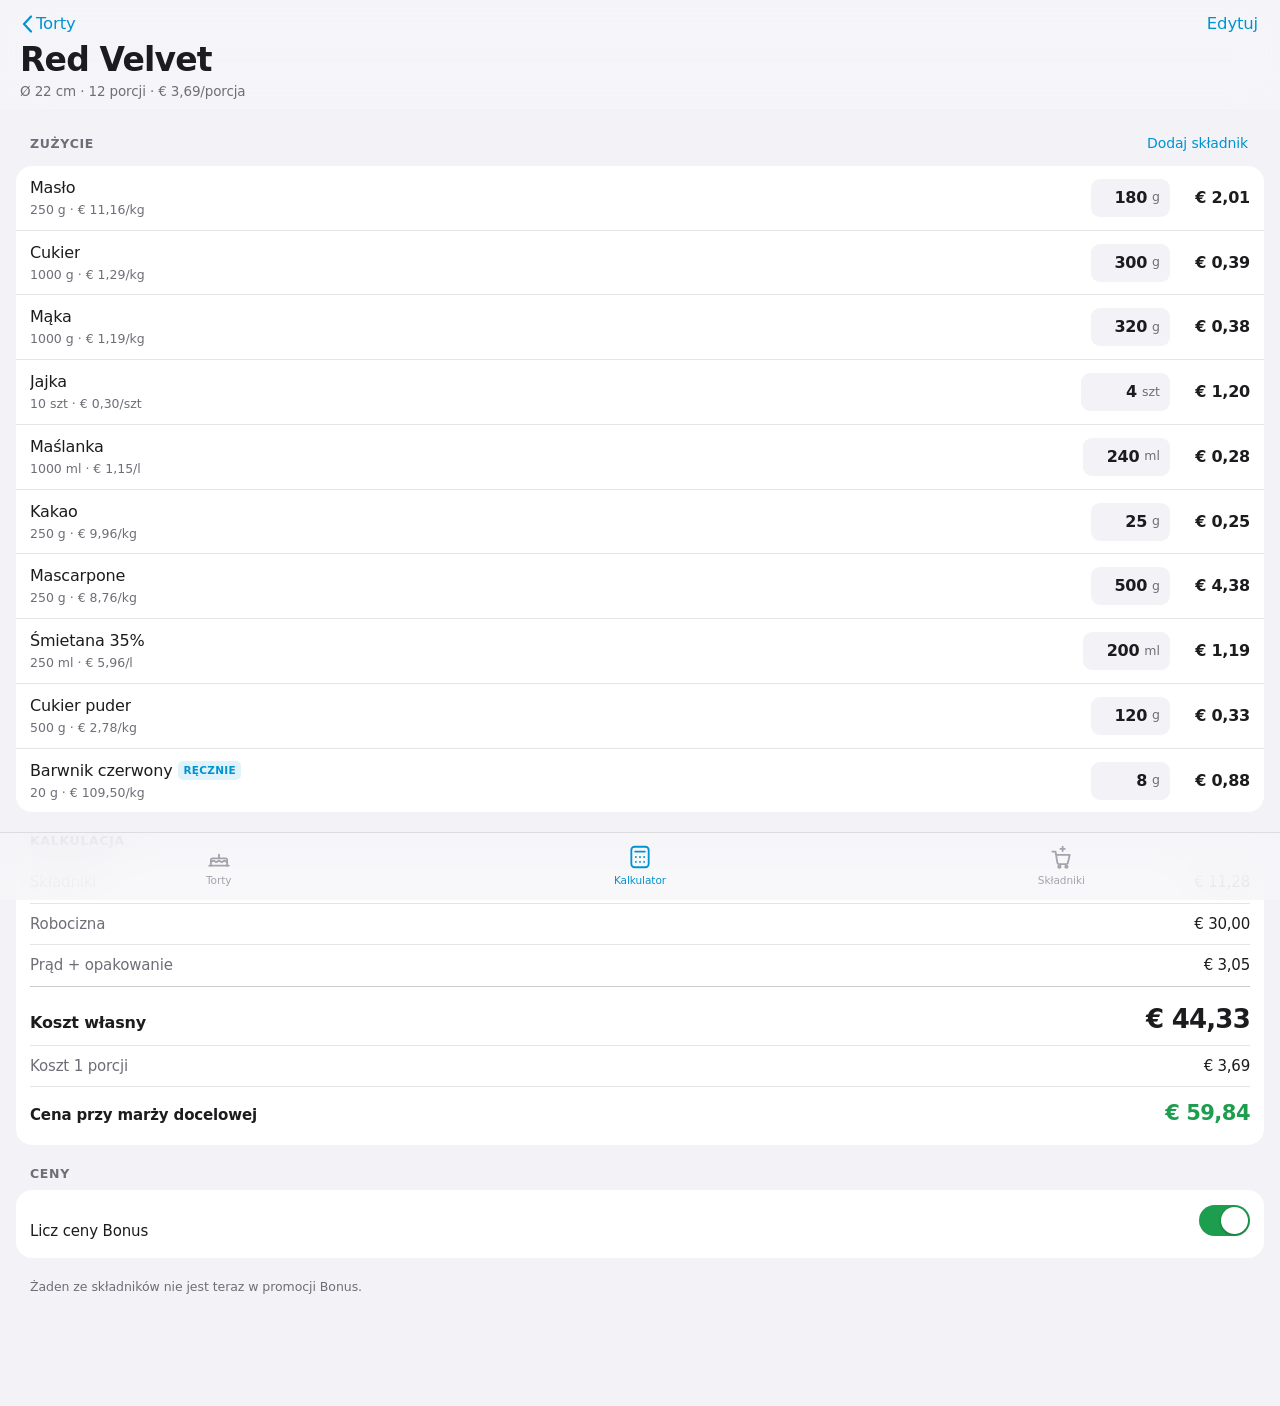
==== docs/index.html @ bccb81da "Aplikacja PWA: trzy ekrany, offline, ikony - IndexedDB na receptury, stawke i marze. Repo jest publi" ====
<!doctype html>
<html lang="pl">
<head>
<meta charset="utf-8">
<meta name="viewport" content="width=device-width,initial-scale=1,viewport-fit=cover,maximum-scale=1">
<title>Tortownik</title>
<meta name="description" content="Koszt tortu z aktualnych cen Albert Heijn.">
<meta name="theme-color" content="#F2F2F7" media="(prefers-color-scheme: light)">
<meta name="theme-color" content="#000000" media="(prefers-color-scheme: dark)">

<!-- iOS nadal wymaga tych meta do pelnego ekranu po dodaniu do ekranu domowego -->
<meta name="apple-mobile-web-app-capable" content="yes">
<meta name="apple-mobile-web-app-status-bar-style" content="default">
<meta name="apple-mobile-web-app-title" content="Tortownik">
<link rel="apple-touch-icon" href="./icons/icon-180.png">

<link rel="manifest" href="./manifest.webmanifest">
<link rel="icon" href="./icons/icon-192.png" sizes="192x192">
<link rel="stylesheet" href="./app.css">
</head>
<body>

<!-- ───────── paski nawigacyjne ───────── -->
<header class="nav" data-nav="kalk">
  <div class="eyebrow">
    <button class="navbtn" data-act="back-to-cakes" type="button">
      <svg width="11" height="18" viewBox="0 0 11 18" fill="none" stroke="currentColor" stroke-width="2.2" stroke-linecap="round" stroke-linejoin="round"><path d="M9 1.5 2 9l7 7.5"/></svg>Torty
    </button>
    <button class="navbtn" data-act="edit-recipe" type="button">Edytuj</button>
  </div>
  <h1 data-bind="cake-name">—</h1>
  <p class="sub" data-bind="cake-sub"></p>
</header>

<header class="nav" data-nav="skl" hidden>
  <div class="eyebrow">
    <span></span>
    <button class="navbtn" data-act="help-ingredients" type="button">Skąd ceny?</button>
  </div>
  <h1>Składniki</h1>
  <p class="sub" data-bind="skl-sub"></p>
</header>

<header class="nav" data-nav="torty" hidden>
  <div class="eyebrow">
    <button class="navbtn" data-act="settings" type="button">Ustawienia</button>
    <button class="navbtn" data-act="new-recipe" type="button">Nowy tort</button>
  </div>
  <h1>Torty</h1>
  <p class="sub" data-bind="torty-sub"></p>
</header>

<main>
  <!-- ───────── KALKULATOR ───────── -->
  <section class="screen" data-screen="kalk">
    <div class="ghead">
      <span>Zużycie</span>
      <button class="act navbtn" data-act="add-line" type="button" style="font-size:14px">Dodaj składnik</button>
    </div>
    <div class="group" data-bind="lines"></div>

    <div class="ghead">Kalkulacja</div>
    <div class="group pad" data-bind="summary"></div>

    <div class="ghead">Ceny</div>
    <div class="group pad">
      <div class="sline" style="padding:11px 0">
        <span class="k" style="color:var(--label)">Licz ceny Bonus</span>
        <button class="toggle" data-act="toggle-bonus" type="button" aria-pressed="true" aria-label="Licz ceny Bonus"></button>
      </div>
    </div>
    <p class="hint" data-bind="bonus-hint"></p>
    <p class="hint warn" data-bind="kalk-warn" hidden></p>
  </section>

  <!-- ───────── SKŁADNIKI ───────── -->
  <section class="screen" data-screen="skl" hidden>
    <div class="sync">
      <span class="dot" data-bind="sync-dot"></span>
      <div class="main">
        <div class="t" data-bind="sync-title">—</div>
        <div class="s" data-bind="sync-sub"></div>
      </div>
    </div>
    <div data-bind="ingredients"></div>
    <p class="hint">Dotknij składnika, żeby wpisać cenę ręcznie. Ręczna cena wygrywa z synchronizacją i nie zostanie nadpisana.</p>
  </section>

  <!-- ───────── TORTY ───────── -->
  <section class="screen" data-screen="torty" hidden>
    <div data-bind="cakes"></div>
  </section>
</main>

<!-- ───────── pasek zakładek ───────── -->
<nav class="tabbar" aria-label="Nawigacja">
  <button type="button" data-go="torty" aria-pressed="false">
    <svg viewBox="0 0 24 24" fill="none" stroke="currentColor" stroke-width="1.7" stroke-linecap="round" stroke-linejoin="round"><path d="M3 20h18"/><path d="M4.5 20v-5.2c0-.9.7-1.6 1.6-1.6h11.8c.9 0 1.6.7 1.6 1.6V20"/><path d="M4.5 16.6c1.2 0 1.2-1.1 2.5-1.1s1.2 1.1 2.5 1.1 1.2-1.1 2.5-1.1 1.2 1.1 2.5 1.1 1.2-1.1 2.5-1.1 1.2 1.1 2.5 1.1"/><path d="M12 13V9.8"/></svg>
    <span>Torty</span>
  </button>
  <button type="button" data-go="kalk" aria-pressed="true">
    <svg viewBox="0 0 24 24" fill="none" stroke="currentColor" stroke-width="1.7" stroke-linecap="round" stroke-linejoin="round"><rect x="4" y="2.5" width="16" height="19" rx="3"/><path d="M7.5 7h9"/><circle cx="8.2" cy="12" r=".9" fill="currentColor" stroke="none"/><circle cx="12" cy="12" r=".9" fill="currentColor" stroke="none"/><circle cx="15.8" cy="12" r=".9" fill="currentColor" stroke="none"/><circle cx="8.2" cy="16.5" r=".9" fill="currentColor" stroke="none"/><circle cx="12" cy="16.5" r=".9" fill="currentColor" stroke="none"/><circle cx="15.8" cy="16.5" r=".9" fill="currentColor" stroke="none"/></svg>
    <span>Kalkulator</span>
  </button>
  <button type="button" data-go="skl" aria-pressed="false">
    <svg viewBox="0 0 24 24" fill="none" stroke="currentColor" stroke-width="1.7" stroke-linecap="round" stroke-linejoin="round"><path d="M4 7h3l1.6 10.2a1.6 1.6 0 0 0 1.6 1.4h6.6a1.6 1.6 0 0 0 1.6-1.3L20 10H7.3"/><circle cx="10.5" cy="21" r="1.1"/><circle cx="17" cy="21" r="1.1"/><path d="M13.5 2.5v4"/><path d="M11.5 4.5h4"/></svg>
    <span>Składniki</span>
  </button>
</nav>

<!-- ───────── arkusz: edycja tortu ───────── -->
<div class="sheet" data-sheet="recipe" hidden role="dialog" aria-modal="true" aria-label="Tort">
  <button class="scrim" data-act="close-sheet" type="button" aria-label="Zamknij"></button>
  <div class="panel">
    <div class="grab"></div>
    <div class="shead">
      <button class="navbtn" data-act="close-sheet" type="button">Anuluj</button>
      <h2 data-bind="recipe-sheet-title">Tort</h2>
      <button class="navbtn" data-act="save-recipe" type="button" style="font-weight:600">Gotowe</button>
    </div>
    <div class="group">
      <div class="field"><label for="r-name">Nazwa</label>
        <div class="fin"><input id="r-name" class="wide" type="text" autocomplete="off" placeholder="np. Red Velvet"></div></div>
      <div class="field"><label for="r-diameter">Średnica</label>
        <div class="fin"><input id="r-diameter" type="text" inputmode="decimal"><span class="unit">cm</span></div></div>
      <div class="field"><label for="r-slices">Porcje</label>
        <div class="fin"><input id="r-slices" type="text" inputmode="numeric"><span class="unit">szt</span></div></div>
      <div class="field"><label for="r-hours">Czas pracy</label>
        <div class="fin"><input id="r-hours" type="text" inputmode="decimal"><span class="unit">godz</span></div></div>
      <div class="field"><label for="r-overhead">Prąd + opakowanie</label>
        <div class="fin"><input id="r-overhead" type="text" inputmode="decimal"><span class="unit">€</span></div></div>
      <div class="field"><label for="r-price">Cena sprzedaży</label>
        <div class="fin"><input id="r-price" type="text" inputmode="decimal" placeholder="auto"><span class="unit">€</span></div></div>
    </div>
    <p class="hint">Cena sprzedaży puste = licz z marży z Ustawień. Wpisana ręcznie = aplikacja pokaże realną marżę i ostrzeże, gdy spadnie poniżej progu.</p>

    <div class="ghead">Przeskaluj na inną średnicę</div>
    <div class="group">
      <div class="field"><label for="r-scale">Nowa średnica</label>
        <div class="fin"><input id="r-scale" type="text" inputmode="decimal" placeholder="24"><span class="unit">cm</span></div></div>
    </div>
    <button class="bigbtn secondary" data-act="scale-recipe" type="button">Przelicz gramatury</button>
    <p class="hint">Liczy się powierzchnia blatu, nie średnica — Ø22 → Ø24 to ×1,19.</p>

    <button class="bigbtn destructive" data-act="delete-recipe" type="button">Usuń tort</button>
  </div>
</div>

<!-- ───────── arkusz: dodaj składnik do receptury ───────── -->
<div class="sheet" data-sheet="addLine" hidden role="dialog" aria-modal="true" aria-label="Dodaj składnik">
  <button class="scrim" data-act="close-sheet" type="button" aria-label="Zamknij"></button>
  <div class="panel">
    <div class="grab"></div>
    <div class="shead">
      <button class="navbtn" data-act="close-sheet" type="button">Anuluj</button>
      <h2>Dodaj składnik</h2>
      <span style="width:52px"></span>
    </div>
    <div class="group" data-bind="addline-list"></div>
  </div>
</div>

<!-- ───────── arkusz: ręczna cena składnika ───────── -->
<div class="sheet" data-sheet="price" hidden role="dialog" aria-modal="true" aria-label="Cena składnika">
  <button class="scrim" data-act="close-sheet" type="button" aria-label="Zamknij"></button>
  <div class="panel">
    <div class="grab"></div>
    <div class="shead">
      <button class="navbtn" data-act="close-sheet" type="button">Anuluj</button>
      <h2 data-bind="price-sheet-title">Cena</h2>
      <button class="navbtn" data-act="save-price" type="button" style="font-weight:600">Gotowe</button>
    </div>
    <div class="group">
      <div class="field"><label for="p-price">Cena opakowania</label>
        <div class="fin"><input id="p-price" type="text" inputmode="decimal"><span class="unit">€</span></div></div>
      <div class="field"><label>Opakowanie</label>
        <div class="fin"><span class="unit" data-bind="price-sheet-pack" style="min-width:auto"></span></div></div>
    </div>
    <p class="hint" data-bind="price-sheet-hint"></p>
    <button class="bigbtn secondary" data-act="clear-price" type="button">Wróć do ceny z Albert Heijn</button>
  </div>
</div>

<!-- ───────── arkusz: ustawienia ───────── -->
<div class="sheet" data-sheet="settings" hidden role="dialog" aria-modal="true" aria-label="Ustawienia">
  <button class="scrim" data-act="close-sheet" type="button" aria-label="Zamknij"></button>
  <div class="panel">
    <div class="grab"></div>
    <div class="shead">
      <span style="width:52px"></span>
      <h2>Ustawienia</h2>
      <button class="navbtn" data-act="save-settings" type="button" style="font-weight:600">Gotowe</button>
    </div>
    <div class="group">
      <div class="field"><label for="s-rate">Stawka godzinowa</label>
        <div class="fin"><input id="s-rate" type="text" inputmode="decimal"><span class="unit">€</span></div></div>
      <div class="field"><label for="s-margin">Marża docelowa</label>
        <div class="fin"><input id="s-margin" type="text" inputmode="decimal"><span class="unit">%</span></div></div>
      <div class="field"><label for="s-alert">Alarm poniżej marży</label>
        <div class="fin"><input id="s-alert" type="text" inputmode="decimal"><span class="unit">%</span></div></div>
    </div>

    <div class="ghead">Kopia zapasowa</div>
    <div class="group pad">
      <p class="hint" style="padding:10px 0">Receptury i marże są tylko na tym telefonie — repozytorium jest publiczne, więc nic prywatnego do niego nie trafia. To jedyna droga do kopii zapasowej.</p>
    </div>
    <button class="bigbtn secondary" data-act="export" type="button">Zapisz kopię do Plików</button>
    <button class="bigbtn secondary" data-act="import" type="button">Wczytaj kopię</button>
    <input type="file" accept="application/json,.json" data-bind="import-input" hidden>

    <div class="ghead">O aplikacji</div>
    <div class="group pad">
      <div class="sline"><span class="k">Wersja</span><span class="v selectable" data-bind="app-version">—</span></div>
      <div class="sline"><span class="k">Ceny z dnia</span><span class="v" data-bind="app-synced">—</span></div>
      <div class="sline"><span class="k">Dane zabezpieczone</span><span class="v" data-bind="app-persist">—</span></div>
    </div>
  </div>
</div>

<div class="toast" data-bind="toast" hidden role="status" aria-live="polite"></div>

<script type="module" src="./js/app.js"></script>
</body>
</html>
---- docs/app.css ----
/* Tortownik — styl iOS. Font systemowy, bo na iPhonie to prawdziwe SF Pro:
   ma gotowe tabele kerningu i optyczne rozmiary, ktorych zadny webfont nie zastapi. */

:root{
  --ground:#F2F2F7; --card:#FFFFFF; --card-2:#F2F2F7; --card-3:#E9E9EF;
  --label:#1C1C1E; --label-2:#6E6E78; --label-3:#A3A3AD;
  --sep:rgba(60,60,67,.13); --sep-strong:rgba(60,60,67,.26);
  --accent:#0093D2; --accent-soft:rgba(0,147,210,.12);
  --bonus:#E11D48; --bonus-soft:rgba(225,29,72,.11);
  --good:#1D9D4E; --good-soft:rgba(29,157,78,.12);
  --warn:#B4690E; --warn-soft:rgba(180,105,14,.12);
  --chrome:rgba(246,246,249,.78);
  --scrim:rgba(0,0,0,.3);
  color-scheme:light;
}
@media (prefers-color-scheme:dark){
  :root:not([data-theme="light"]){
    --ground:#000000; --card:#1C1C1E; --card-2:#2C2C2E; --card-3:#3A3A3C;
    --label:#F3F3F6; --label-2:#9B9BA3; --label-3:#6A6A72;
    --sep:rgba(84,84,88,.45); --sep-strong:rgba(84,84,88,.65);
    --accent:#3FBDF4; --accent-soft:rgba(63,189,244,.16);
    --bonus:#FF566F; --bonus-soft:rgba(255,86,111,.16);
    --good:#3EDC72; --good-soft:rgba(62,220,114,.16);
    --warn:#F0A830; --warn-soft:rgba(240,168,48,.16);
    --chrome:rgba(22,22,24,.78);
    --scrim:rgba(0,0,0,.5);
    color-scheme:dark;
  }
}
:root[data-theme="dark"]{
  --ground:#000000; --card:#1C1C1E; --card-2:#2C2C2E; --card-3:#3A3A3C;
  --label:#F3F3F6; --label-2:#9B9BA3; --label-3:#6A6A72;
  --sep:rgba(84,84,88,.45); --sep-strong:rgba(84,84,88,.65);
  --accent:#3FBDF4; --accent-soft:rgba(63,189,244,.16);
  --bonus:#FF566F; --bonus-soft:rgba(255,86,111,.16);
  --good:#3EDC72; --good-soft:rgba(62,220,114,.16);
  --warn:#F0A830; --warn-soft:rgba(240,168,48,.16);
  --chrome:rgba(22,22,24,.78);
  --scrim:rgba(0,0,0,.5);
  color-scheme:dark;
}

*{box-sizing:border-box;-webkit-tap-highlight-color:transparent}
html{-webkit-text-size-adjust:100%}
body{
  margin:0;background:var(--ground);color:var(--label);
  font:16px/1.5 -apple-system,BlinkMacSystemFont,"SF Pro Text","Segoe UI",system-ui,sans-serif;
  -webkit-font-smoothing:antialiased;
  overscroll-behavior-y:none;
}
/* Tekst w interfejsie sie nie zaznacza; pola i kwoty - owszem. */
body{-webkit-user-select:none;user-select:none}
input,.selectable{-webkit-user-select:text;user-select:text}

/* ───────── pasek nawigacyjny ───────── */
.nav{
  position:sticky;top:0;z-index:20;
  background:var(--chrome);backdrop-filter:blur(22px) saturate(180%);
  -webkit-backdrop-filter:blur(22px) saturate(180%);
  padding:calc(env(safe-area-inset-top,0px) + 8px) 20px 8px;
}
.nav .eyebrow{display:flex;align-items:center;justify-content:space-between;gap:12px;min-height:26px}
.nav h1{margin:1px 0 0;font-size:33px;line-height:1.12;font-weight:700;letter-spacing:-.025em;text-wrap:balance}
.nav .sub{margin:2px 0 0;font-size:13.5px;color:var(--label-2);letter-spacing:-.01em}
.navbtn{
  font:inherit;font-size:16.5px;letter-spacing:-.01em;color:var(--accent);
  background:none;border:0;padding:4px 2px;cursor:pointer;display:flex;align-items:center;gap:3px;
  min-height:30px;
}
.navbtn:active{opacity:.4}
.navbtn[disabled]{color:var(--label-3);opacity:1}
.navbtn.destructive{color:var(--bonus)}

/* ───────── tresc ───────── */
main{padding:0 16px calc(env(safe-area-inset-bottom,0px) + 96px)}
.screen[hidden]{display:none!important}

.ghead{
  font-size:12.5px;font-weight:600;text-transform:uppercase;letter-spacing:.055em;
  color:var(--label-2);padding:20px 14px 7px;display:flex;justify-content:space-between;
  align-items:baseline;gap:10px;
}
.ghead .act{text-transform:none;letter-spacing:-.01em;font-size:14px;font-weight:500;color:var(--accent);cursor:pointer}
.group{background:var(--card);border-radius:16px;overflow:hidden}
.group.pad{padding:4px 14px}

.row{display:flex;align-items:center;gap:12px;padding:10px 14px;min-height:50px;border-top:.5px solid var(--sep);text-align:left}
.row:first-child{border-top:0}
.row.tappable{cursor:pointer;width:100%;background:none;border-left:0;border-right:0;border-bottom:0;font:inherit;color:inherit}
.row.tappable:active{background:var(--card-2)}
.row .main{flex:1 1 auto;min-width:0}
.row .t{font-size:16px;letter-spacing:-.012em;display:flex;align-items:center;min-width:0}
/* Skraca sie nazwa, nie znacznik - inaczej "Mascarpone BONUS" gubi wlasnie Bonus. */
.nm{overflow:hidden;text-overflow:ellipsis;white-space:nowrap;min-width:0}
.row .s{font-size:12.5px;color:var(--label-2);margin-top:1px;overflow:hidden;text-overflow:ellipsis;white-space:nowrap}
.row .val{font-size:16px;color:var(--label-2);font-variant-numeric:tabular-nums;letter-spacing:-.01em;flex:0 0 auto}
.chev{flex:0 0 auto;color:var(--label-3);display:flex}

/* ───────── pole gramatury ───────── */
.amt{display:flex;align-items:center;background:var(--card-2);border-radius:9px;padding:2px;flex:0 0 auto}
.amt input{
  font:inherit;font-size:16px;font-weight:600;font-variant-numeric:tabular-nums;
  width:56px;text-align:right;border:0;background:transparent;color:var(--label);
  padding:5px 2px 5px 6px;letter-spacing:-.015em;
}
.amt input:focus{outline:0}
.amt .u{font-size:12.5px;color:var(--label-2);padding:0 8px 0 3px;font-weight:500}
.amt:focus-within{box-shadow:0 0 0 2px var(--accent)}

.cost{flex:0 0 auto;min-width:68px;text-align:right;font-size:16px;font-weight:600;
  font-variant-numeric:tabular-nums;letter-spacing:-.015em}
.cost.isBonus{color:var(--bonus)}
.cost.isMissing{color:var(--warn);font-weight:500;font-size:13px}

/* ───────── znaczniki ───────── */
.tag{display:inline-flex;align-items:center;flex:0 0 auto;font-size:10.5px;font-weight:700;letter-spacing:.03em;
  text-transform:uppercase;padding:1.5px 5px;border-radius:5px;margin-left:6px;vertical-align:middle;
  background:var(--accent-soft);color:var(--accent);white-space:nowrap}
.tag.b{background:var(--bonus-soft);color:var(--bonus)}
.tag.g{background:var(--good-soft);color:var(--good)}
.tag.w{background:var(--warn-soft);color:var(--warn)}
.strike{text-decoration:line-through;color:var(--label-3)}

/* ───────── podsumowanie kalkulacji ───────── */
.sline{display:flex;align-items:baseline;justify-content:space-between;gap:12px;padding:9px 0;
  border-top:.5px solid var(--sep);font-size:15px}
.sline:first-child{border-top:0}
.sline .k{color:var(--label-2);letter-spacing:-.01em}
.sline .v{font-variant-numeric:tabular-nums;font-weight:500;letter-spacing:-.015em;flex:0 0 auto}
.sline.total{border-top:.5px solid var(--sep-strong);padding:13px 0 6px}
.sline.total .k{color:var(--label);font-weight:600;font-size:16px}
.sline.total .v{font-size:26px;font-weight:700;letter-spacing:-.03em}
.sline.hero{padding:11px 0}
.sline.hero .k{color:var(--label);font-weight:600}
.sline.hero .v{font-size:21px;font-weight:700;color:var(--good);letter-spacing:-.025em}
.sline.hero.low .v{color:var(--bonus)}

.hint{font-size:12.5px;color:var(--label-2);padding:8px 14px 0;letter-spacing:-.005em;line-height:1.5}
.hint b{color:var(--label);font-weight:600}
.hint.warn{color:var(--warn)}

/* ───────── przelacznik ───────── */
.toggle{position:relative;flex:0 0 auto;width:51px;height:31px;border-radius:16px;border:0;
  cursor:pointer;background:var(--sep-strong);padding:0;transition:background .2s ease}
.toggle[aria-pressed="true"]{background:var(--good)}
.toggle::after{content:"";position:absolute;top:2px;left:2px;width:27px;height:27px;border-radius:50%;
  background:#fff;box-shadow:0 1px 3px rgba(0,0,0,.3);transition:transform .22s cubic-bezier(.32,.72,0,1)}
.toggle[aria-pressed="true"]::after{transform:translateX(20px)}

/* ───────── baner synchronizacji ───────── */
.sync{display:flex;align-items:center;gap:11px;background:var(--card);border-radius:16px;padding:13px 14px}
.sync .dot{flex:0 0 auto;width:9px;height:9px;border-radius:50%;background:var(--good);box-shadow:0 0 0 4px var(--good-soft)}
.sync .dot.warn{background:var(--warn);box-shadow:0 0 0 4px var(--warn-soft)}
.sync .dot.bad{background:var(--bonus);box-shadow:0 0 0 4px var(--bonus-soft)}
.sync .main{flex:1 1 auto;min-width:0}
.sync .t{font-size:15px;font-weight:500;letter-spacing:-.012em}
.sync .s{font-size:12.5px;color:var(--label-2);margin-top:1px}

/* ───────── torty ───────── */
.cake{display:flex;align-items:center;gap:13px;padding:12px 14px;border-top:.5px solid var(--sep);
  width:100%;background:none;border-left:0;border-right:0;border-bottom:0;font:inherit;color:inherit;
  cursor:pointer;text-align:left}
.cake:first-child{border-top:0}
.cake:active{background:var(--card-2)}
.swatch{flex:0 0 auto;width:46px;height:46px;border-radius:13px;display:grid;place-items:center;
  font-size:16px;font-weight:700;color:#fff;letter-spacing:-.02em}
.cake .main{flex:1 1 auto;min-width:0}
.cake .t{font-size:16px;font-weight:500;letter-spacing:-.015em;display:flex;align-items:center;min-width:0}
.cake .s{font-size:12.5px;color:var(--label-2);margin-top:2px}
.cake .right{flex:0 0 auto;text-align:right}
.cake .p{font-size:16px;font-weight:600;font-variant-numeric:tabular-nums;letter-spacing:-.015em}
.cake .m{font-size:12px;color:var(--good);font-variant-numeric:tabular-nums;margin-top:2px;font-weight:500}
.cake .m.low{color:var(--bonus)}

/* ───────── pasek zakladek ───────── */
.tabbar{
  position:fixed;bottom:0;left:0;right:0;z-index:30;
  background:var(--chrome);backdrop-filter:blur(22px) saturate(180%);
  -webkit-backdrop-filter:blur(22px) saturate(180%);
  border-top:.5px solid var(--sep);display:flex;
  padding:8px 8px calc(env(safe-area-inset-bottom,0px) + 8px);
}
.tabbar button{flex:1;background:none;border:0;cursor:pointer;font:inherit;display:flex;
  flex-direction:column;align-items:center;gap:3px;color:var(--label-3);padding:3px 0;min-height:44px}
.tabbar button span{font-size:10.5px;font-weight:500;letter-spacing:-.005em}
.tabbar button svg{display:block;width:26px;height:26px}
.tabbar button[aria-pressed="true"]{color:var(--accent)}
.tabbar button:active{transform:scale(.94)}

/* ───────── arkusz modalny ───────── */
.sheet{position:fixed;inset:0;z-index:50;display:flex;align-items:flex-end;justify-content:center}
.sheet[hidden]{display:none!important}
.sheet .scrim{position:absolute;inset:0;background:var(--scrim);border:0;padding:0;cursor:pointer;
  -webkit-backdrop-filter:blur(2px);backdrop-filter:blur(2px)}
.sheet .panel{
  position:relative;width:100%;max-width:520px;max-height:92vh;overflow-y:auto;
  background:var(--ground);border-radius:16px 16px 0 0;
  padding:0 16px calc(env(safe-area-inset-bottom,0px) + 20px);
  box-shadow:0 -8px 40px rgba(0,0,0,.25);
  animation:rise .36s cubic-bezier(.32,.72,0,1);
}
@keyframes rise{from{transform:translateY(100%)}to{transform:translateY(0)}}
.sheet .grab{width:38px;height:5px;border-radius:3px;background:var(--sep-strong);margin:8px auto 2px}
.sheet .shead{display:flex;align-items:center;justify-content:space-between;gap:12px;padding:6px 0 10px}
.sheet .shead h2{margin:0;font-size:19px;font-weight:600;letter-spacing:-.02em}

/* ───────── pola formularza ───────── */
.field{display:flex;align-items:center;gap:12px;padding:10px 14px;min-height:50px;border-top:.5px solid var(--sep)}
.field:first-child{border-top:0}
.field label{flex:1 1 auto;font-size:16px;letter-spacing:-.012em}
.field .fin{flex:0 0 auto;display:flex;align-items:center;gap:5px}
.field input,.field select{
  font:inherit;font-size:16px;border:0;background:var(--card-2);color:var(--label);
  border-radius:9px;padding:7px 10px;text-align:right;min-width:92px;
  font-variant-numeric:tabular-nums;letter-spacing:-.01em;
}
.field input.wide{text-align:left;min-width:150px;font-variant-numeric:normal}
.field input:focus,.field select:focus{outline:2px solid var(--accent);outline-offset:0}
.field .unit{font-size:13px;color:var(--label-2);min-width:26px}

.bigbtn{
  display:block;width:100%;font:inherit;font-size:16.5px;font-weight:600;letter-spacing:-.015em;
  border:0;border-radius:14px;padding:14px;cursor:pointer;margin-top:12px;
  background:var(--accent);color:#fff;
}
.bigbtn:active{opacity:.75}
.bigbtn.secondary{background:var(--card);color:var(--accent)}
.bigbtn.destructive{background:var(--card);color:var(--bonus)}

/* ───────── toast ───────── */
.toast{
  position:fixed;left:50%;transform:translateX(-50%);
  bottom:calc(env(safe-area-inset-bottom,0px) + 86px);z-index:60;
  background:var(--label);color:var(--ground);
  padding:11px 17px;border-radius:12px;font-size:14.5px;font-weight:500;letter-spacing:-.01em;
  box-shadow:0 8px 24px rgba(0,0,0,.25);max-width:calc(100vw - 32px);text-align:center;
  animation:toastIn .3s cubic-bezier(.32,.72,0,1);
}
.toast[hidden]{display:none!important}
@keyframes toastIn{from{opacity:0;transform:translate(-50%,10px)}to{opacity:1;transform:translate(-50%,0)}}

.empty{text-align:center;padding:48px 24px;color:var(--label-2)}
.empty h3{margin:0 0 6px;font-size:17px;font-weight:600;color:var(--label);letter-spacing:-.02em}
.empty p{margin:0;font-size:14px;line-height:1.55}

:focus-visible{outline:2px solid var(--accent);outline-offset:2px}

@media (prefers-reduced-motion:reduce){
  *{animation-duration:.01ms!important;transition-duration:.01ms!important}
  .tabbar button:active,.bigbtn:active{transform:none}
}
@media (prefers-reduced-transparency:reduce){
  .nav,.tabbar{background:var(--ground);backdrop-filter:none;-webkit-backdrop-filter:none}
}
@media (prefers-contrast:more){
  :root{--sep:rgba(60,60,67,.5);--sep-strong:rgba(60,60,67,.8)}
  .group,.sync{border:1px solid var(--sep-strong)}
}
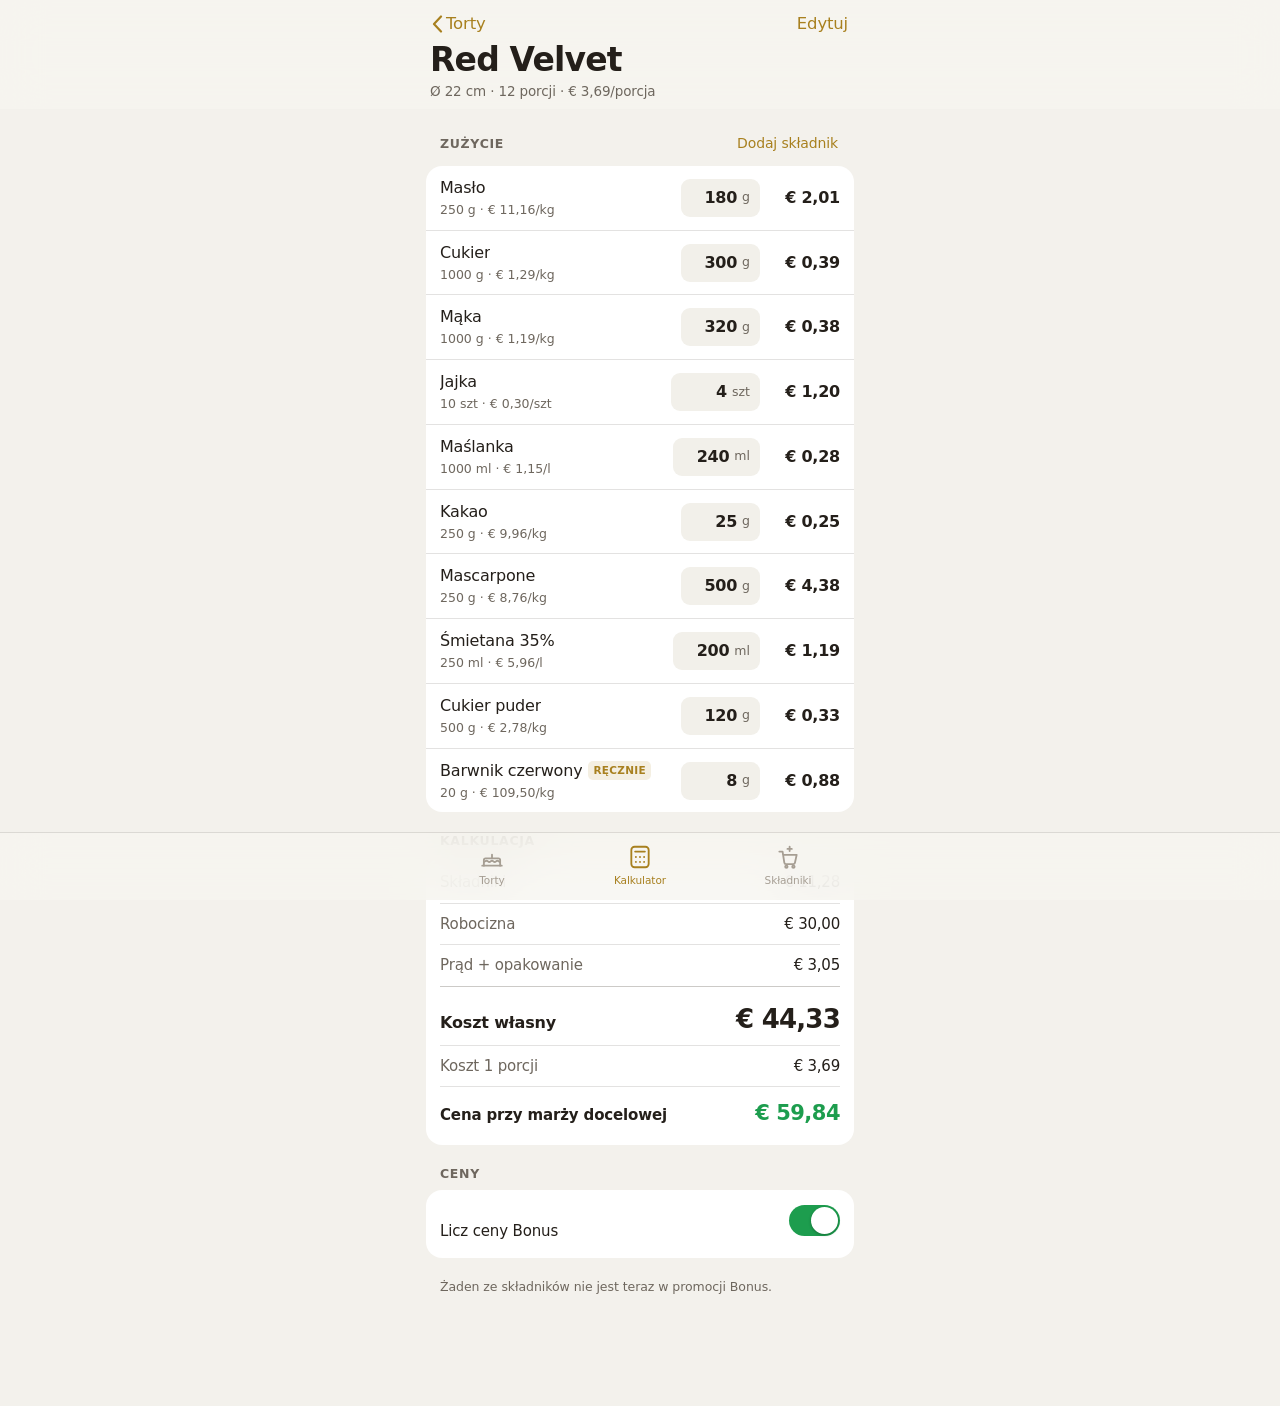
==== commit bfa2fae0: "Marka cukrowa dusza: nazwa, ikony, zloty akcent - ikony generowane z brand/logo-zrodlo.png przez sip" ====
--- a/docs/index.html
+++ b/docs/index.html
@@ -3,15 +3,15 @@
 <head>
 <meta charset="utf-8">
 <meta name="viewport" content="width=device-width,initial-scale=1,viewport-fit=cover,maximum-scale=1">
-<title>Tortownik</title>
+<title>cukrowa dusza</title>
 <meta name="description" content="Koszt tortu z aktualnych cen Albert Heijn.">
-<meta name="theme-color" content="#F2F2F7" media="(prefers-color-scheme: light)">
+<meta name="theme-color" content="#F3F1EC" media="(prefers-color-scheme: light)">
 <meta name="theme-color" content="#000000" media="(prefers-color-scheme: dark)">
 
 <!-- iOS nadal wymaga tych meta do pelnego ekranu po dodaniu do ekranu domowego -->
 <meta name="apple-mobile-web-app-capable" content="yes">
 <meta name="apple-mobile-web-app-status-bar-style" content="default">
-<meta name="apple-mobile-web-app-title" content="Tortownik">
+<meta name="apple-mobile-web-app-title" content="cukrowa dusza">
 <link rel="apple-touch-icon" href="./icons/icon-180.png">
 
 <link rel="manifest" href="./manifest.webmanifest">
@@ -45,6 +45,10 @@
   <div class="eyebrow">
     <button class="navbtn" data-act="settings" type="button">Ustawienia</button>
     <button class="navbtn" data-act="new-recipe" type="button">Nowy tort</button>
+  </div>
+  <div class="brand">
+    <img src="./icons/icon-192.png" alt="" width="30" height="30">
+    <span class="wordmark" role="img" aria-label="cukrowa dusza"></span>
   </div>
   <h1>Torty</h1>
   <p class="sub" data-bind="torty-sub"></p>
@@ -209,6 +213,13 @@
     <input type="file" accept="application/json,.json" data-bind="import-input" hidden>
 
     <div class="ghead">O aplikacji</div>
+    <div class="brandblock">
+      <img src="./icons/icon-512.png" alt="Logo cukrowa dusza" width="76" height="76">
+      <div>
+        <span class="wordmark big" role="img" aria-label="cukrowa dusza"></span>
+        <div class="bs">Kalkulator kosztu tortów</div>
+      </div>
+    </div>
     <div class="group pad">
       <div class="sline"><span class="k">Wersja</span><span class="v selectable" data-bind="app-version">—</span></div>
       <div class="sline"><span class="k">Ceny z dnia</span><span class="v" data-bind="app-synced">—</span></div>
--- a/docs/app.css
+++ b/docs/app.css
@@ -1,41 +1,43 @@
-/* Tortownik — styl iOS. Font systemowy, bo na iPhonie to prawdziwe SF Pro:
-   ma gotowe tabele kerningu i optyczne rozmiary, ktorych zadny webfont nie zastapi. */
+/* cukrowa dusza — styl iOS. Font systemowy, bo na iPhonie to prawdziwe SF Pro:
+   ma gotowe tabele kerningu i optyczne rozmiary, ktorych zadny webfont nie zastapi.
+   Akcent to zloto z logo, ale przyciemnione: czyste #C9A227 na bieli daje kontrast
+   2,2:1, czyli ponizej normy czytelnosci. W ciemnym motywie odwrotnie - rozjasnione. */
 
 :root{
-  --ground:#F2F2F7; --card:#FFFFFF; --card-2:#F2F2F7; --card-3:#E9E9EF;
-  --label:#1C1C1E; --label-2:#6E6E78; --label-3:#A3A3AD;
-  --sep:rgba(60,60,67,.13); --sep-strong:rgba(60,60,67,.26);
-  --accent:#0093D2; --accent-soft:rgba(0,147,210,.12);
+  --ground:#F3F1EC; --card:#FFFFFF; --card-2:#F2F0EA; --card-3:#E8E5DD;
+  --label:#241F1A; --label-2:#6E675E; --label-3:#A69E93;
+  --sep:rgba(60,52,42,.14); --sep-strong:rgba(60,52,42,.26);
+  --accent:#A8801F; --accent-soft:rgba(168,128,31,.13);
   --bonus:#E11D48; --bonus-soft:rgba(225,29,72,.11);
   --good:#1D9D4E; --good-soft:rgba(29,157,78,.12);
   --warn:#B4690E; --warn-soft:rgba(180,105,14,.12);
-  --chrome:rgba(246,246,249,.78);
+  --chrome:rgba(247,245,240,.80);
   --scrim:rgba(0,0,0,.3);
   color-scheme:light;
 }
 @media (prefers-color-scheme:dark){
   :root:not([data-theme="light"]){
-    --ground:#000000; --card:#1C1C1E; --card-2:#2C2C2E; --card-3:#3A3A3C;
-    --label:#F3F3F6; --label-2:#9B9BA3; --label-3:#6A6A72;
-    --sep:rgba(84,84,88,.45); --sep-strong:rgba(84,84,88,.65);
-    --accent:#3FBDF4; --accent-soft:rgba(63,189,244,.16);
+    --ground:#000000; --card:#1C1A17; --card-2:#2A2724; --card-3:#38342F;
+    --label:#F4F0E9; --label-2:#A09890; --label-3:#6E675F;
+    --sep:rgba(120,112,100,.45); --sep-strong:rgba(120,112,100,.65);
+    --accent:#D9B452; --accent-soft:rgba(217,180,82,.17);
     --bonus:#FF566F; --bonus-soft:rgba(255,86,111,.16);
     --good:#3EDC72; --good-soft:rgba(62,220,114,.16);
     --warn:#F0A830; --warn-soft:rgba(240,168,48,.16);
-    --chrome:rgba(22,22,24,.78);
+    --chrome:rgba(24,22,19,.80);
     --scrim:rgba(0,0,0,.5);
     color-scheme:dark;
   }
 }
 :root[data-theme="dark"]{
-  --ground:#000000; --card:#1C1C1E; --card-2:#2C2C2E; --card-3:#3A3A3C;
-  --label:#F3F3F6; --label-2:#9B9BA3; --label-3:#6A6A72;
-  --sep:rgba(84,84,88,.45); --sep-strong:rgba(84,84,88,.65);
-  --accent:#3FBDF4; --accent-soft:rgba(63,189,244,.16);
+  --ground:#000000; --card:#1C1A17; --card-2:#2A2724; --card-3:#38342F;
+  --label:#F4F0E9; --label-2:#A09890; --label-3:#6E675F;
+  --sep:rgba(120,112,100,.45); --sep-strong:rgba(120,112,100,.65);
+  --accent:#D9B452; --accent-soft:rgba(217,180,82,.17);
   --bonus:#FF566F; --bonus-soft:rgba(255,86,111,.16);
   --good:#3EDC72; --good-soft:rgba(62,220,114,.16);
   --warn:#F0A830; --warn-soft:rgba(240,168,48,.16);
-  --chrome:rgba(22,22,24,.78);
+  --chrome:rgba(24,22,19,.80);
   --scrim:rgba(0,0,0,.5);
   color-scheme:dark;
 }
@@ -53,15 +55,21 @@
 input,.selectable{-webkit-user-select:text;user-select:text}
 
 /* ───────── pasek nawigacyjny ───────── */
+/* Aplikacja jest robiona na telefon, ale ogladana bywa tez na Macu.
+   Jedna szerokosc dla paska, tresci i zakladek, zeby na szerokim ekranie
+   nie rozciagala sie na cale okno. */
+:root{--kolumna:460px}
+
 .nav{
   position:sticky;top:0;z-index:20;
   background:var(--chrome);backdrop-filter:blur(22px) saturate(180%);
   -webkit-backdrop-filter:blur(22px) saturate(180%);
-  padding:calc(env(safe-area-inset-top,0px) + 8px) 20px 8px;
-}
+  padding:calc(env(safe-area-inset-top,0px) + 8px) 0 8px;
+}
+.nav > *{max-width:var(--kolumna);margin-inline:auto;padding-inline:20px}
 .nav .eyebrow{display:flex;align-items:center;justify-content:space-between;gap:12px;min-height:26px}
-.nav h1{margin:1px 0 0;font-size:33px;line-height:1.12;font-weight:700;letter-spacing:-.025em;text-wrap:balance}
-.nav .sub{margin:2px 0 0;font-size:13.5px;color:var(--label-2);letter-spacing:-.01em}
+.nav h1{margin:1px auto 0;font-size:33px;line-height:1.12;font-weight:700;letter-spacing:-.025em;text-wrap:balance}
+.nav .sub{margin:2px auto 0;font-size:13.5px;color:var(--label-2);letter-spacing:-.01em}
 .navbtn{
   font:inherit;font-size:16.5px;letter-spacing:-.01em;color:var(--accent);
   background:none;border:0;padding:4px 2px;cursor:pointer;display:flex;align-items:center;gap:3px;
@@ -71,8 +79,30 @@
 .navbtn[disabled]{color:var(--label-3);opacity:1}
 .navbtn.destructive{color:var(--bonus)}
 
+/* ───────── znak marki ─────────
+   Napis jest grafika z logo, nie czcionka. Brittany Signature jest darmowa
+   wylacznie do uzytku osobistego, a repo musi byc publiczne, wiec osadzenie
+   pliku czcionki byloby redystrybucja. Grafika z logo nalezy do Dawida. */
+.brand{display:flex;align-items:center;gap:8px;margin:4px auto 2px}
+.brand img{border-radius:50%;flex:0 0 auto;display:block}
+/* Napis to maska, a nie obrazek w kolorze: jeden plik przyjmuje kolor akcentu,
+   wiec dziala w jasnym i ciemnym motywie bez drugiej wersji grafiki. */
+.wordmark{
+  display:block;aspect-ratio:891 / 228;background-color:var(--accent);
+  -webkit-mask:url(./icons/napis.png) no-repeat center/contain;
+          mask:url(./icons/napis.png) no-repeat center/contain;
+}
+.brand .wordmark{height:23px;width:90px}
+.wordmark.big{height:30px;width:117px}
+
+.brandblock{display:flex;align-items:center;gap:14px;background:var(--card);
+  border-radius:16px;padding:14px 16px;margin-bottom:4px}
+.brandblock img{border-radius:50%;flex:0 0 auto;display:block}
+.brandblock .bs{font-size:13px;color:var(--label-2);margin-top:5px}
+
 /* ───────── tresc ───────── */
-main{padding:0 16px calc(env(safe-area-inset-bottom,0px) + 96px)}
+main{max-width:var(--kolumna);margin-inline:auto;
+  padding:0 16px calc(env(safe-area-inset-bottom,0px) + 96px)}
 .screen[hidden]{display:none!important}
 
 .ghead{
@@ -178,8 +208,10 @@
   background:var(--chrome);backdrop-filter:blur(22px) saturate(180%);
   -webkit-backdrop-filter:blur(22px) saturate(180%);
   border-top:.5px solid var(--sep);display:flex;
-  padding:8px 8px calc(env(safe-area-inset-bottom,0px) + 8px);
-}
+  padding:8px calc(50% - var(--kolumna) / 2 + 8px)
+          calc(env(safe-area-inset-bottom,0px) + 8px);
+}
+@media (max-width:460px){ .tabbar{padding-inline:8px} }
 .tabbar button{flex:1;background:none;border:0;cursor:pointer;font:inherit;display:flex;
   flex-direction:column;align-items:center;gap:3px;color:var(--label-3);padding:3px 0;min-height:44px}
 .tabbar button span{font-size:10.5px;font-weight:500;letter-spacing:-.005em}
@@ -253,6 +285,6 @@
   .nav,.tabbar{background:var(--ground);backdrop-filter:none;-webkit-backdrop-filter:none}
 }
 @media (prefers-contrast:more){
-  :root{--sep:rgba(60,60,67,.5);--sep-strong:rgba(60,60,67,.8)}
+  :root{--sep:rgba(60,52,42,.5);--sep-strong:rgba(60,52,42,.8)}
   .group,.sync{border:1px solid var(--sep-strong)}
 }
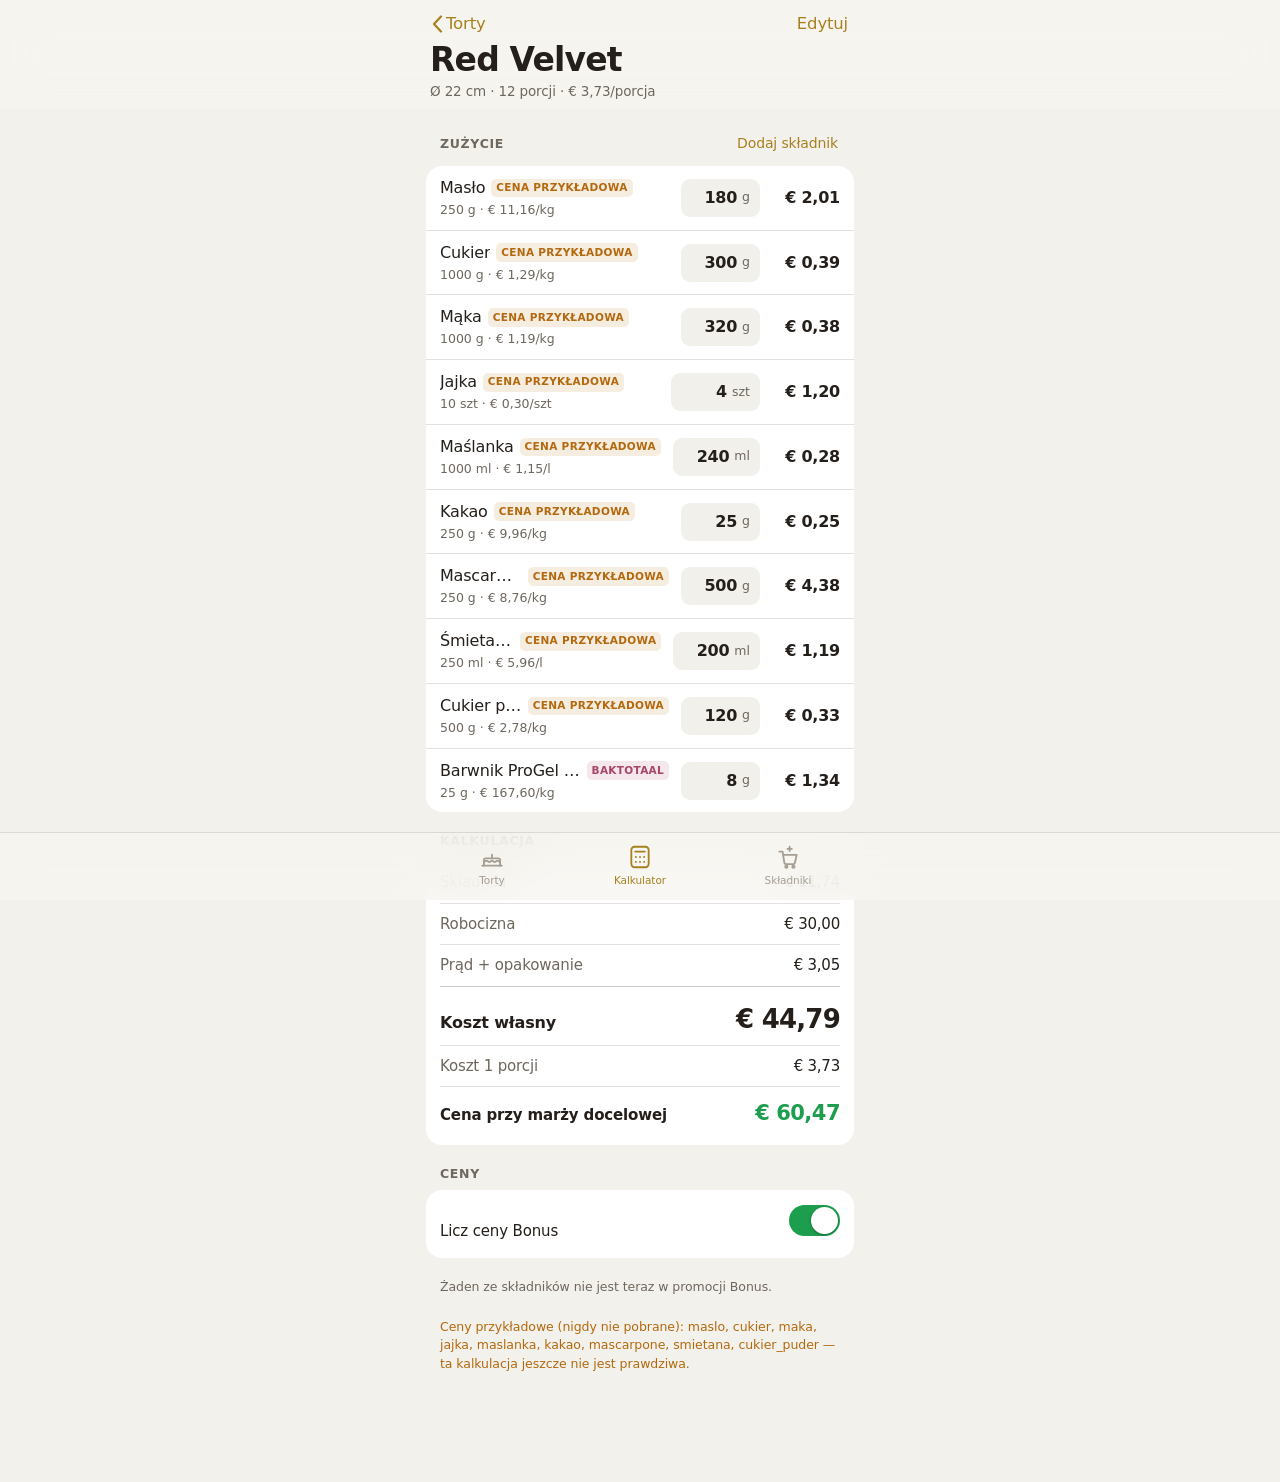
==== commit 1a6fdf69: "Odswiezanie cen i dodawanie produktu z telefonu Ani api.ah.nl, ani baktotaal.nl nie wysylaja naglowk" ====
--- a/docs/index.html
+++ b/docs/index.html
@@ -35,7 +35,7 @@
 <header class="nav" data-nav="skl" hidden>
   <div class="eyebrow">
     <span></span>
-    <button class="navbtn" data-act="help-ingredients" type="button">Skąd ceny?</button>
+    <button class="navbtn" data-act="new-ingredient" type="button">Dodaj produkt</button>
   </div>
   <h1>Składniki</h1>
   <p class="sub" data-bind="skl-sub"></p>
@@ -85,6 +85,7 @@
         <div class="t" data-bind="sync-title">—</div>
         <div class="s" data-bind="sync-sub"></div>
       </div>
+      <button type="button" data-act="refresh-prices" data-bind="refresh-btn">Odśwież</button>
     </div>
     <div data-bind="ingredients"></div>
     <p class="hint">Dotknij składnika, żeby wpisać cenę ręcznie. Ręczna cena wygrywa z synchronizacją i nie zostanie nadpisana.</p>
@@ -185,6 +186,46 @@
   </div>
 </div>
 
+<!-- ───────── arkusz: nowy produkt ───────── -->
+<div class="sheet" data-sheet="newIngredient" hidden role="dialog" aria-modal="true" aria-label="Nowy produkt">
+  <button class="scrim" data-act="close-sheet" type="button" aria-label="Zamknij"></button>
+  <div class="panel">
+    <div class="grab"></div>
+    <div class="shead">
+      <button class="navbtn" data-act="close-sheet" type="button">Anuluj</button>
+      <h2>Nowy produkt</h2>
+      <button class="navbtn" data-act="save-ingredient" type="button" style="font-weight:600">Dodaj</button>
+    </div>
+
+    <div class="ghead">Skąd brać cenę</div>
+    <div class="switch2" role="group" aria-label="Sklep">
+      <button type="button" data-shop="baktotaal" aria-pressed="true">Baktotaal</button>
+      <button type="button" data-shop="ah" aria-pressed="false">Albert Heijn</button>
+      <button type="button" data-shop="manual" aria-pressed="false">Ręcznie</button>
+    </div>
+
+    <div class="group" style="margin-top:12px">
+      <div class="field"><label for="n-name">Nazwa</label>
+        <div class="fin"><input id="n-name" class="wide" type="text" autocomplete="off"
+               placeholder="np. Podkład Ø25 cm"></div></div>
+      <div class="field"><label for="n-pack">Opakowanie</label>
+        <div class="fin"><input id="n-pack" type="text" inputmode="decimal" value="1">
+          <select id="n-unit"><option value="szt">szt</option><option value="g">g</option>
+            <option value="ml">ml</option></select></div></div>
+      <div class="field" data-when="baktotaal"><label for="n-url">Adres strony</label>
+        <div class="fin"><input id="n-url" class="wide" type="url" inputmode="url"
+               autocomplete="off" placeholder="wklej z baktotaal.nl"></div></div>
+      <div class="field" data-when="ah" hidden><label for="n-ah">Kod EAN lub nazwa</label>
+        <div class="fin"><input id="n-ah" class="wide" type="text" autocomplete="off"
+               placeholder="8710400514206"></div></div>
+      <div class="field" data-when="manual" hidden><label for="n-price">Cena opakowania</label>
+        <div class="fin"><input id="n-price" type="text" inputmode="decimal"><span class="unit">€</span></div></div>
+    </div>
+    <p class="hint" data-bind="new-hint"></p>
+    <p class="hint warn" data-bind="new-status" hidden></p>
+  </div>
+</div>
+
 <!-- ───────── arkusz: ustawienia ───────── -->
 <div class="sheet" data-sheet="settings" hidden role="dialog" aria-modal="true" aria-label="Ustawienia">
   <button class="scrim" data-act="close-sheet" type="button" aria-label="Zamknij"></button>
@@ -203,6 +244,22 @@
       <div class="field"><label for="s-alert">Alarm poniżej marży</label>
         <div class="fin"><input id="s-alert" type="text" inputmode="decimal"><span class="unit">%</span></div></div>
     </div>
+
+    <div class="ghead">Połączenie z GitHubem</div>
+    <div class="group">
+      <div class="field"><label for="g-owner">Właściciel</label>
+        <div class="fin"><input id="g-owner" class="wide" type="text" autocomplete="off"
+               autocapitalize="none" spellcheck="false" placeholder="nazwa użytkownika"></div></div>
+      <div class="field"><label for="g-repo">Repozytorium</label>
+        <div class="fin"><input id="g-repo" class="wide" type="text" autocomplete="off"
+               autocapitalize="none" spellcheck="false" placeholder="cukrowa-dusza"></div></div>
+      <div class="field"><label for="g-token">Token</label>
+        <div class="fin"><input id="g-token" class="wide" type="password" autocomplete="off"
+               autocapitalize="none" spellcheck="false" placeholder="github_pat_…"></div></div>
+    </div>
+    <button class="bigbtn secondary" data-act="test-github" type="button">Sprawdź połączenie</button>
+    <p class="hint" data-bind="gh-status">Token zostaje <b>tylko na tym telefonie</b> — nigdy nie trafia
+      do repozytorium, bo ono jest publiczne. Potrzebny zakres: <b>Actions: write</b> dla tego repo.</p>
 
     <div class="ghead">Kopia zapasowa</div>
     <div class="group pad">
--- a/docs/app.css
+++ b/docs/app.css
@@ -11,8 +11,12 @@
   --bonus:#E11D48; --bonus-soft:rgba(225,29,72,.11);
   --good:#1D9D4E; --good-soft:rgba(29,157,78,.12);
   --warn:#B4690E; --warn-soft:rgba(180,105,14,.12);
+  --rose-ink:#A8456A; --rose-soft:rgba(168,69,106,.12);
   --chrome:rgba(247,245,240,.80);
   --scrim:rgba(0,0,0,.3);
+  /* Aplikacja jest robiona na telefon, ale ogladana bywa tez na Macu: jedna
+     szerokosc dla paska, tresci i zakladek, zeby nie rozciagala sie na cale okno. */
+  --kolumna:460px;
   color-scheme:light;
 }
 @media (prefers-color-scheme:dark){
@@ -24,6 +28,7 @@
     --bonus:#FF566F; --bonus-soft:rgba(255,86,111,.16);
     --good:#3EDC72; --good-soft:rgba(62,220,114,.16);
     --warn:#F0A830; --warn-soft:rgba(240,168,48,.16);
+    --rose-ink:#E89BB4; --rose-soft:rgba(232,155,180,.16);
     --chrome:rgba(24,22,19,.80);
     --scrim:rgba(0,0,0,.5);
     color-scheme:dark;
@@ -37,6 +42,7 @@
   --bonus:#FF566F; --bonus-soft:rgba(255,86,111,.16);
   --good:#3EDC72; --good-soft:rgba(62,220,114,.16);
   --warn:#F0A830; --warn-soft:rgba(240,168,48,.16);
+  --rose-ink:#E89BB4; --rose-soft:rgba(232,155,180,.16);
   --chrome:rgba(24,22,19,.80);
   --scrim:rgba(0,0,0,.5);
   color-scheme:dark;
@@ -55,11 +61,6 @@
 input,.selectable{-webkit-user-select:text;user-select:text}
 
 /* ───────── pasek nawigacyjny ───────── */
-/* Aplikacja jest robiona na telefon, ale ogladana bywa tez na Macu.
-   Jedna szerokosc dla paska, tresci i zakladek, zeby na szerokim ekranie
-   nie rozciagala sie na cale okno. */
-:root{--kolumna:460px}
-
 .nav{
   position:sticky;top:0;z-index:20;
   background:var(--chrome);backdrop-filter:blur(22px) saturate(180%);
@@ -149,6 +150,7 @@
 .tag.b{background:var(--bonus-soft);color:var(--bonus)}
 .tag.g{background:var(--good-soft);color:var(--good)}
 .tag.w{background:var(--warn-soft);color:var(--warn)}
+.tag.p{background:var(--rose-soft);color:var(--rose-ink)}
 .strike{text-decoration:line-through;color:var(--label-3)}
 
 /* ───────── podsumowanie kalkulacji ───────── */
@@ -236,6 +238,21 @@
 .sheet .shead{display:flex;align-items:center;justify-content:space-between;gap:12px;padding:6px 0 10px}
 .sheet .shead h2{margin:0;font-size:19px;font-weight:600;letter-spacing:-.02em}
 
+/* ───────── przelacznik trzech opcji ───────── */
+.switch2{display:flex;gap:2px;padding:3px;background:var(--card-2);
+  border-radius:11px;margin-top:2px}
+.switch2 button{flex:1;font:inherit;font-size:14px;font-weight:500;letter-spacing:-.01em;
+  border:0;background:transparent;color:var(--label-2);padding:8px 4px;border-radius:9px;
+  cursor:pointer;min-height:38px}
+.switch2 button[aria-pressed="true"]{background:var(--card);color:var(--label);
+  box-shadow:0 1px 3px rgba(0,0,0,.12)}
+.switch2 button:active{transform:scale(.985)}
+
+/* Przycisk, ktory czeka na GitHuba - pulsuje, zeby bylo widac, ze cos trwa. */
+.sync button[data-busy]{opacity:.55;pointer-events:none;animation:pulse 1.4s ease-in-out infinite}
+@keyframes pulse{0%,100%{opacity:.55}50%{opacity:.85}}
+@media (prefers-reduced-motion:reduce){.sync button[data-busy]{animation:none}}
+
 /* ───────── pola formularza ───────── */
 .field{display:flex;align-items:center;gap:12px;padding:10px 14px;min-height:50px;border-top:.5px solid var(--sep)}
 .field:first-child{border-top:0}
